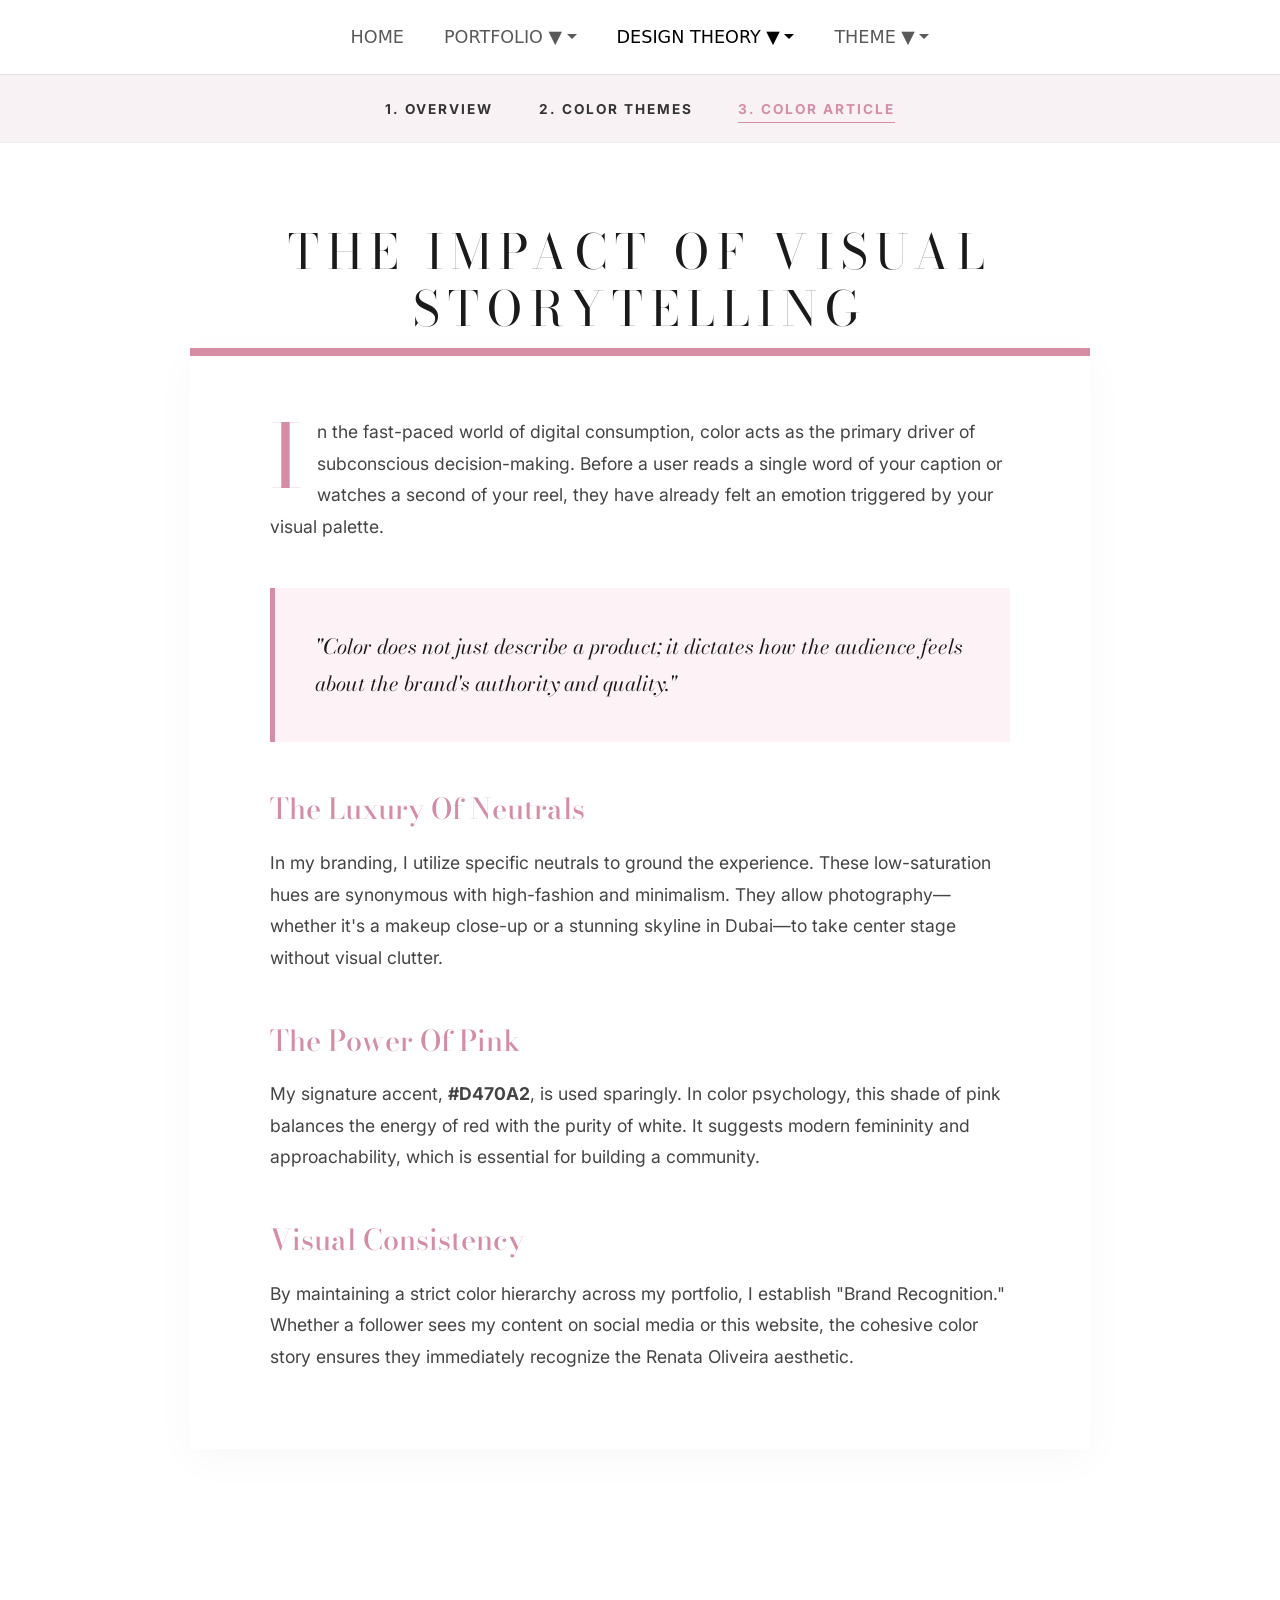
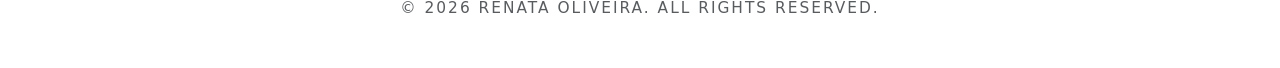
==== color-article.html @ 20b36168 "home" ====
<!DOCTYPE html>
<html lang="en">
<head>
    <meta charset="UTF-8">
    <meta name="viewport" content="width=device-width, initial-scale=1.0">
    <title>Renata Oliver | Psychology of Brand Color</title>
    <link href="https://fonts.googleapis.com/css2?family=Bodoni+Moda:ital,wght@0,400..900;1,400..900&family=Inter:wght@300;400;700&display=swap" rel="stylesheet">
    <link href="https://cdn.jsdelivr.net/npm/bootstrap@5.3.0/dist/css/bootstrap.min.css" rel="stylesheet">
    <link rel="stylesheet" href="style.css">
    
    <style>
        /* Sub-Nav Styling */
        .sub-nav { background-color: #f8f2f4; padding: 20px 0; border-bottom: 1px solid #eee; }
        .nav-link-sub { font-family: 'Inter', sans-serif; font-weight: 700; text-transform: uppercase; letter-spacing: 2px; color: #333; text-decoration: none; margin: 0 20px; font-size: 0.85rem; }
        .nav-link-sub.active { color: #d48da3; text-decoration: underline; text-underline-offset: 8px; }

        /* Article Header Scaling */
        .article-header {
            font-family: 'Bodoni Moda', serif;
            text-transform: uppercase;
            font-weight: 400;
            margin: 80px 0 40px;
            font-size: clamp(1.8rem, 4vw, 3rem); 
            letter-spacing: 8px; 
            text-align: center;
        }

        /* The Main Article Container */
        .article-body {
            background: white;
            padding: 60px 80px;
            box-shadow: 0 10px 40px rgba(0,0,0,0.03);
            border-top: 8px solid #d48da3;
            max-width: 900px;
            margin: -30px auto 100px; /* Overlaps the pink sub-nav */
            position: relative;
            z-index: 2;
            line-height: 1.8;
            font-family: 'Inter', sans-serif;
            color: #444;
        }

        /* Luxury Drop Cap */
        .drop-cap::first-letter {
            font-family: 'Bodoni Moda', serif;
            float: left;
            font-size: 5.5rem;
            line-height: 0.7;
            padding-top: 10px;
            padding-right: 15px;
            color: #d48da3;
        }

        /* Blockquote from your screenshot */
        .editorial-quote {
            background-color: #fdf2f6;
            border-left: 5px solid #d48da3;
            padding: 40px;
            margin: 45px 0;
            font-style: italic;
            font-family: 'Bodoni Moda', serif;
            font-size: 1.3rem;
            color: #1a1a1a;
        }

        .section-title {
            font-family: 'Bodoni Moda', serif;
            color: #d48da3;
            font-size: 1.8rem;
            margin-top: 50px;
            margin-bottom: 20px;
            text-transform: capitalize;
        }

        /* Dark Mode Support */
        body.dark-mode { background-color: #121212 !important; color: #fdfafb !important; }
        body.dark-mode .navbar, body.dark-mode .article-body { background-color: #1e1e1e !important; border-color: #333 !important; }
        body.dark-mode .editorial-quote { background-color: #251e21; color: #fdfafb; }
        body.dark-mode .article-body { color: #ccc; }
    </style>
</head>
<body class="font-medium">

    <nav class="navbar navbar-expand-lg navbar-light bg-white border-bottom py-3">
        <div class="container justify-content-center">
            <button class="navbar-toggler" type="button" data-bs-toggle="collapse" data-bs-target="#navbarNav">
                <span class="navbar-toggler-icon"></span>
            </button>
            <div class="collapse navbar-collapse" id="navbarNav">
                <ul class="navbar-nav mx-auto gap-lg-4 align-items-center">
                    <li class="nav-item"><a class="nav-link" href="index.html">HOME</a></li>
                    
                    <li class="nav-item dropdown">
                        <a class="nav-link dropdown-toggle" href="#" data-bs-toggle="dropdown">PORTFOLIO ▼</a>
                        <ul class="dropdown-menu border-0 shadow-sm">
                            <li><a class="dropdown-item" href="resume.html">Full Resume</a></li>
                            <li><a class="dropdown-item" href="digital-showcase.html">Digital Showcase</a></li>
                        </ul>
                    </li>

                    <li class="nav-item dropdown">
                        <a class="nav-link dropdown-toggle active" href="#" data-bs-toggle="dropdown">DESIGN THEORY ▼</a>
                        <ul class="dropdown-menu border-0 shadow-sm">
                            <li><a class="dropdown-item active" href="color-overview.html">Color Overview</a></li>
                            <li><a class="dropdown-item" href="typographyoverview.html">Typography</a></li>
                        </ul>
                    </li>

                    <li class="nav-item dropdown">
                        <a class="nav-link dropdown-toggle" href="#" id="themeDrop" data-bs-toggle="dropdown">THEME ▼</a>
                        <ul class="dropdown-menu border-0 shadow-sm text-center">
                            <li><button class="dropdown-item" onclick="applyTheme('light')">Light Mode</button></li>
                            <li><button class="dropdown-item" onclick="applyTheme('dark')">Dark Mode</button></li>
                            <li><hr class="dropdown-divider"></li>
                            <li><button class="dropdown-item" onclick="applySize('small')">Small</button></li>
                            <li><button class="dropdown-item" onclick="applySize('medium')">Medium</button></li>
                            <li><button class="dropdown-item" onclick="applySize('large')">Large</button></li>
                        </ul>
                    </li>
                </ul>
            </div>
        </div>
    </nav>

    <div class="sub-nav text-center">
        <a href="color-overview.html" class="nav-link-sub">1. OVERVIEW</a>
        <a href="color-themes.html" class="nav-link-sub">2. COLOR THEMES</a>
        <a href="color-article.html" class="nav-link-sub active">3. COLOR ARTICLE</a>
    </div>

    <div class="container">
        <h1 class="article-header">THE IMPACT OF VISUAL STORYTELLING</h1>

        <div class="article-body">
            <p class="drop-cap">
                In the fast-paced world of digital consumption, color acts as the primary driver of subconscious decision-making. Before a user reads a single word of your caption or watches a second of your reel, they have already felt an emotion triggered by your visual palette.
            </p>

            <div class="editorial-quote">
                "Color does not just describe a product; it dictates how the audience feels about the brand's authority and quality."
            </div>

            <h2 class="section-title">The Luxury of Neutrals</h2>
            <p>
                In my branding, I utilize specific neutrals to ground the experience. These low-saturation hues are synonymous with high-fashion and minimalism. They allow photography—whether it's a makeup close-up or a stunning skyline in Dubai—to take center stage without visual clutter.
            </p>

            <h2 class="section-title">The Power of Pink</h2>
            <p>
                My signature accent, <strong>#D470A2</strong>, is used sparingly. In color psychology, this shade of pink balances the energy of red with the purity of white. It suggests modern femininity and approachability, which is essential for building a community.
            </p>

            <h2 class="section-title">Visual Consistency</h2>
            <p>
                By maintaining a strict color hierarchy across my portfolio, I establish "Brand Recognition." Whether a follower sees my content on social media or this website, the cohesive color story ensures they immediately recognize the Renata Oliveira aesthetic.
            </p>
        </div>
    </div>

    <footer class="text-center py-5 text-muted small">
        © 2026 RENATA OLIVEIRA. ALL RIGHTS RESERVED.
    </footer>

    <script src="https://cdn.jsdelivr.net/npm/bootstrap@5.3.0/dist/js/bootstrap.bundle.min.js"></script>
    <script>
        function applyTheme(m) { m === 'dark' ? document.body.classList.add('dark-mode') : document.body.classList.remove('dark-mode'); }
        function applySize(s) { document.body.classList.remove('font-small', 'font-medium', 'font-large'); document.body.classList.add('font-' + s); }
    </script>
    <script>
    // 1. RUN IMMEDIATELY ON LOAD
    (function() {
        const savedMode = localStorage.getItem('themeMode');
        const savedSize = localStorage.getItem('fontSize');
        if (savedMode === 'dark') { document.body.classList.add('dark-mode'); }
        if (savedSize) { document.body.classList.add('font-' + savedSize); }
    })();

    // 2. THEME SWITCHER
    function applyTheme(m) {
        if (m === 'dark') {
            document.body.classList.add('dark-mode');
            localStorage.setItem('themeMode', 'dark');
        } else {
            document.body.classList.remove('dark-mode');
            localStorage.setItem('themeMode', 'light');
        }
    }

    // 3. FONT SIZE SWITCHER
    function applySize(s) {
        document.body.classList.remove('font-small', 'font-medium', 'font-large');
        document.body.classList.add('font-' + s);
        localStorage.setItem('fontSize', s);
    }
</script>
</body>
</html>
---- style.css ----
/* --- GLOBAL LUXURY BASE --- */
body {
    transition: background-color 0.4s ease, color 0.4s ease;
    background-color: #ffffff;
    color: #1a1a1a;
}

/* Luxury Typography */
.luxury-name {
    font-family: 'Bodoni Moda', serif;
    letter-spacing: 15px;
    font-weight: 400;
    color: #1a1a1a;
    text-transform: uppercase;
}

/* Accordion Styling to match Screenshot */
.accordion-item {
    border: none !important;
    background-color: #fdfafb; /* Very light pink/white background */
    border-left: 6px solid #d48da3 !important; /* The pink vertical line */
    transition: all 0.3s ease;
}

.accordion-button {
    background-color: #fdfafb !important;
    color: #1a1a1a !important;
    font-weight: 700;
    font-size: 0.9rem;
    letter-spacing: 2px;
    padding: 25px;
    border: none !important;
    box-shadow: none !important;
}

.accordion-button:not(.collapsed) {
    box-shadow: none;
}

/* Footer Tweak */
footer {
    letter-spacing: 2px;
    text-transform: uppercase;
    font-size: 0.7rem;
}

/* ============================================================
   THEME ENGINE: DARK MODE & FONT SCALING
   ============================================================ */

/* 1. DARK MODE OVERRIDES */
body.dark-mode {
    background-color: #121212 !important;
    color: #fdfafb !important;
}

/* Update Luxury Name in Dark Mode */
body.dark-mode .luxury-name {
    color: #fdfafb !important;
}

/* Update Accordion in Dark Mode */
body.dark-mode .accordion-item,
body.dark-mode .accordion-button {
    background-color: #1e1e1e !important;
    color: #fdfafb !important;
}

/* Update Navbar & Theory Boxes */
body.dark-mode .navbar,
body.dark-mode .theory-box,
body.dark-mode .article-container,
body.dark-mode .dropdown-menu {
    background-color: #1e1e1e !important;
    border-color: #333333 !important;
    color: #fdfafb !important;
}

/* Hover effects for Dark Mode dropdowns */
body.dark-mode .dropdown-item {
    color: #fdfafb !important;
}
body.dark-mode .dropdown-item:hover {
    background-color: #2d2d2d !important;
    color: #d48da3 !important;
}

/* 2. FONT SCALING LOGIC */
/* Small */
body.font-small { font-size: 0.85rem !important; }
body.font-small .luxury-name { font-size: 2.5rem !important; }

/* Medium (Standard) */
body.font-medium { font-size: 1.05rem !important; }

/* Large */
body.font-large { font-size: 1.3rem !important; }
body.font-large .luxury-name { 
    font-size: 4.5rem !important; 
    letter-spacing: 10px; /* Reducing spacing slightly for large font so it stays on one line */
}

/* --- THEME MENU HEADER (Matching Screenshot) --- */
.dropdown-header {
    color: #d48da3;
    font-weight: 700;
    text-transform: uppercase;
    letter-spacing: 2px;
    font-size: 0.75rem;
}
/* Button styling for the professional finish */
.btn-outline-dark {
    border: 1px solid #1a1a1a;
    transition: all 0.3s ease;
}

.btn-outline-dark:hover {
    background-color: #d48da3 !important; /* Brand Pink on hover */
    border-color: #d48da3 !important;
    color: white !important;
}

/* Caption refinement */
.showcase-caption {
    font-size: 0.85rem;
    color: #666;
    line-height: 1.8;
    text-align: justify;
}
/* --- Global Base --- */
body { transition: background-color 0.3s ease, color 0.3s ease; background-color: #fff; color: #1a1a1a; }
.luxury-name { font-family: 'Bodoni Moda', serif; letter-spacing: 15px; text-transform: uppercase; }

/* --- Dark Mode Overrides --- */
body.dark-mode { background-color: #121212 !important; color: #fdfafb !important; }
body.dark-mode .navbar, body.dark-mode .theory-box, body.dark-mode .article-body, body.dark-mode .dropdown-menu {
    background-color: #1e1e1e !important; border-color: #333 !important; color: #fdfafb !important;
}
body.dark-mode .nav-link, body.dark-mode .dropdown-item { color: #fdfafb !important; }
body.dark-mode .nav-link:hover { color: #d48da3 !important; }
body.dark-mode .sub-nav { background-color: #251e21 !important; }

/* --- Font Scaling --- */
body.font-small { font-size: 0.85rem !important; }
body.font-medium { font-size: 1.1rem !important; }
body.font-large { font-size: 1.4rem !important; }
body {
    transition: background-color 0.3s ease, color 0.3s ease;
    min-height: 100vh; /* Ensures the whole background stays dark */
}

/* Ensure the navbar matches the mode instantly */
body.dark-mode .navbar {
    background-color: #1e1e1e !important;
    border-color: #333 !important;
}
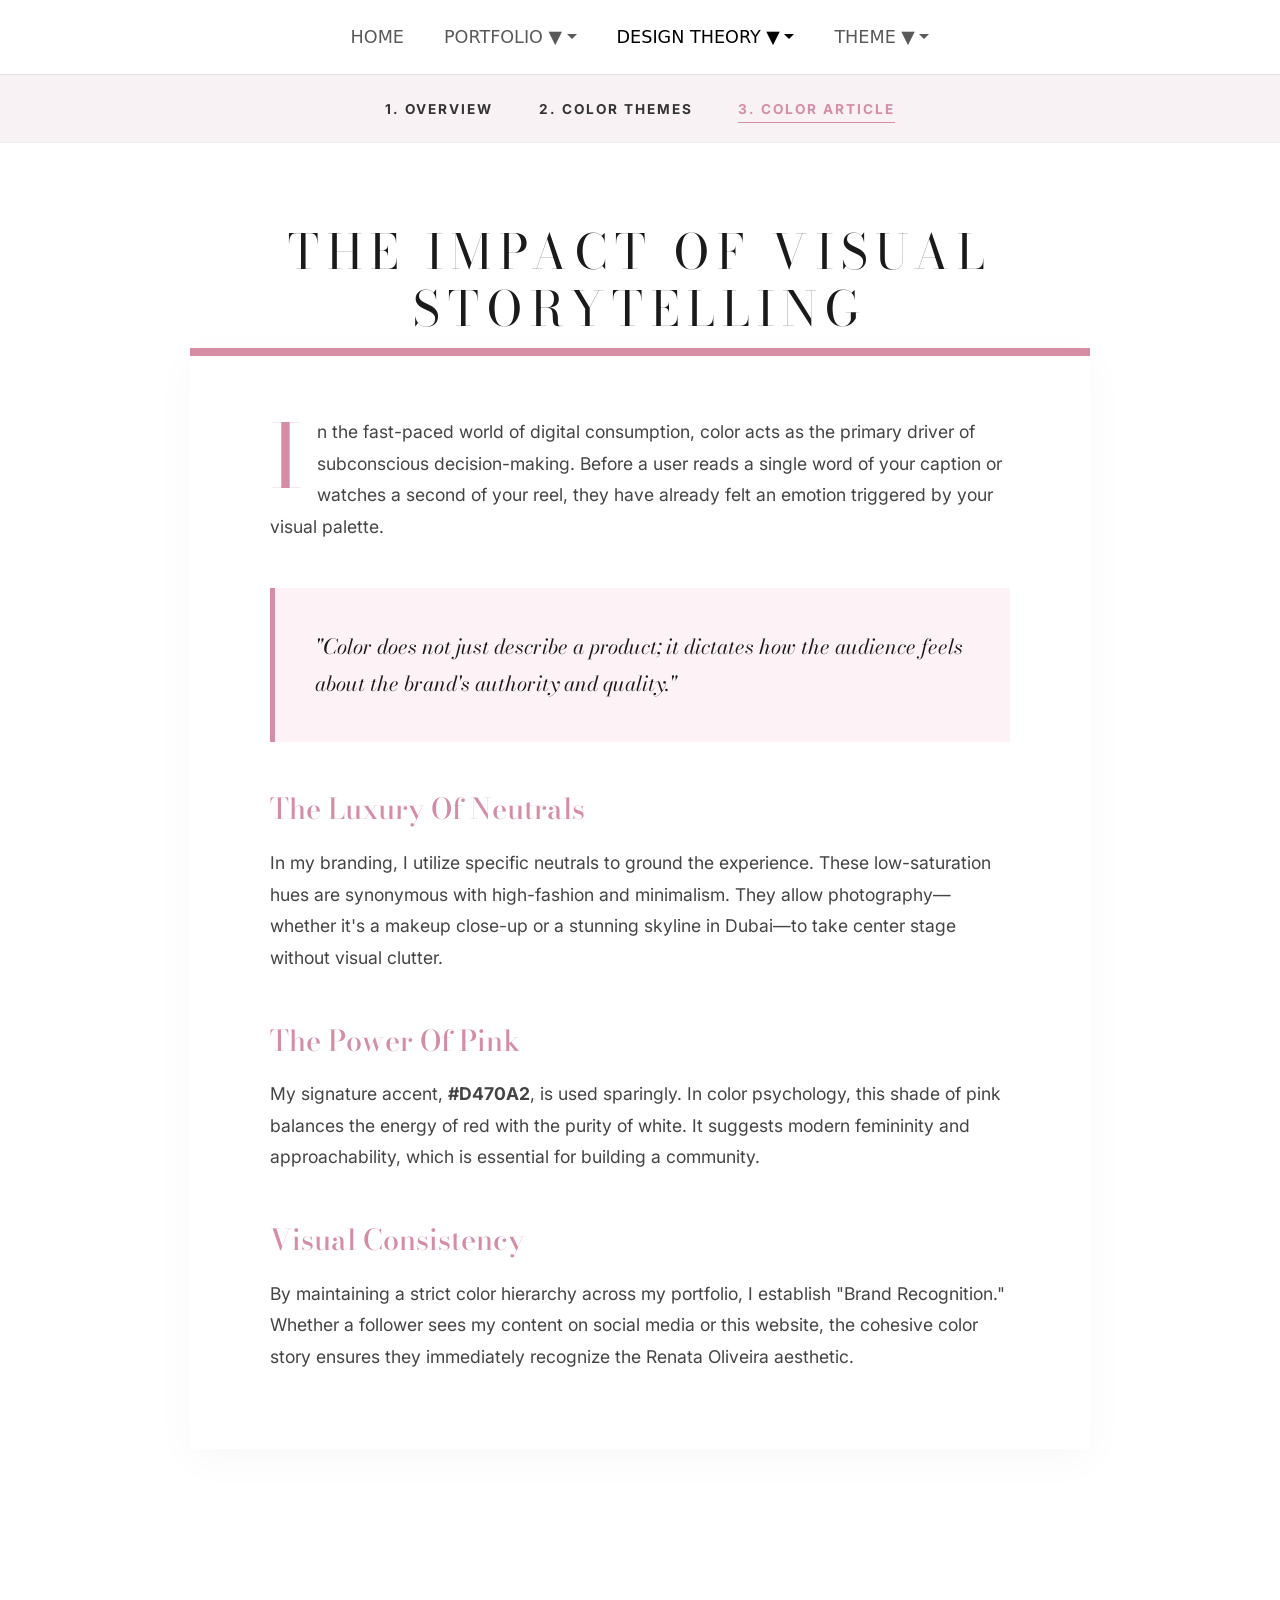
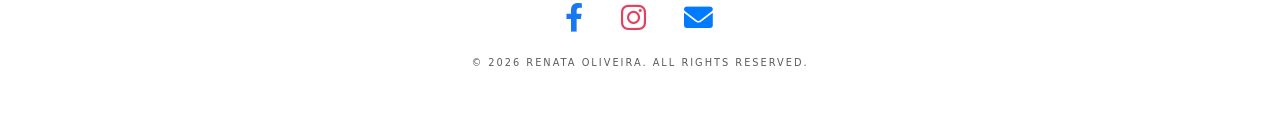
==== commit 5c6a7d1d: "home" ====
--- a/color-article.html
+++ b/color-article.html
@@ -6,6 +6,7 @@
     <title>Renata Oliver | Psychology of Brand Color</title>
     <link href="https://fonts.googleapis.com/css2?family=Bodoni+Moda:ital,wght@0,400..900;1,400..900&family=Inter:wght@300;400;700&display=swap" rel="stylesheet">
     <link href="https://cdn.jsdelivr.net/npm/bootstrap@5.3.0/dist/css/bootstrap.min.css" rel="stylesheet">
+    <link rel="stylesheet" href="https://cdnjs.cloudflare.com/ajax/libs/font-awesome/6.0.0/css/all.min.css">
     <link rel="stylesheet" href="style.css">
     
     <style>
@@ -32,7 +33,7 @@
             box-shadow: 0 10px 40px rgba(0,0,0,0.03);
             border-top: 8px solid #d48da3;
             max-width: 900px;
-            margin: -30px auto 100px; /* Overlaps the pink sub-nav */
+            margin: -30px auto 100px;
             position: relative;
             z-index: 2;
             line-height: 1.8;
@@ -51,7 +52,7 @@
             color: #d48da3;
         }
 
-        /* Blockquote from your screenshot */
+        /* Blockquote */
         .editorial-quote {
             background-color: #fdf2f6;
             border-left: 5px solid #d48da3;
@@ -72,11 +73,22 @@
             text-transform: capitalize;
         }
 
+        /* --- Social Icon Colors (Branded) --- */
+        .social-icons a { font-size: 1.8rem; margin: 0 15px; display: inline-block; transition: transform 0.3s; }
+        .social-icons a:hover { transform: scale(1.1); }
+        .fa-facebook-f { color: #1877F2; } 
+        .fa-instagram { color: #E4405F; }  
+        .fa-envelope { color: #007bff; }
+
         /* Dark Mode Support */
         body.dark-mode { background-color: #121212 !important; color: #fdfafb !important; }
-        body.dark-mode .navbar, body.dark-mode .article-body { background-color: #1e1e1e !important; border-color: #333 !important; }
+        body.dark-mode .navbar, body.dark-mode .article-body, body.dark-mode .dropdown-menu { background-color: #1e1e1e !important; border-color: #333 !important; }
         body.dark-mode .editorial-quote { background-color: #251e21; color: #fdfafb; }
         body.dark-mode .article-body { color: #ccc; }
+        body.dark-mode .nav-link, body.dark-mode .dropdown-item, body.dark-mode .nav-link-sub { color: #fdfafb !important; }
+        body.dark-mode .fa-facebook-f { color: #4c9aff; }
+        body.dark-mode .fa-instagram { color: #ff5d7b; }
+        body.dark-mode .fa-envelope { color: #4da3ff; }
     </style>
 </head>
 <body class="font-medium">
@@ -95,14 +107,19 @@
                         <ul class="dropdown-menu border-0 shadow-sm">
                             <li><a class="dropdown-item" href="resume.html">Full Resume</a></li>
                             <li><a class="dropdown-item" href="digital-showcase.html">Digital Showcase</a></li>
+                            <li><hr class="dropdown-divider"></li>
+                            <li><a class="dropdown-item" href="quiz-mine.html">Marketing Quiz</a></li>
                         </ul>
                     </li>
 
                     <li class="nav-item dropdown">
                         <a class="nav-link dropdown-toggle active" href="#" data-bs-toggle="dropdown">DESIGN THEORY ▼</a>
                         <ul class="dropdown-menu border-0 shadow-sm">
-                            <li><a class="dropdown-item active" href="color-overview.html">Color Overview</a></li>
-                            <li><a class="dropdown-item" href="typographyoverview.html">Typography</a></li>
+                            <li><a class="dropdown-item" href="color-overview.html">Color Overview</a></li>
+                            <li><a class="dropdown-item" href="color-themes.html">Color Themes</a></li>
+                            <li><a class="dropdown-item active" href="color-article.html">Color Article</a></li>
+                            <li><hr class="dropdown-divider"></li>
+                            <li><a class="dropdown-item" href="typographyoverview.html">Typography Overview</a></li>
                         </ul>
                     </li>
 
@@ -157,41 +174,39 @@
         </div>
     </div>
 
-    <footer class="text-center py-5 text-muted small">
-        © 2026 RENATA OLIVEIRA. ALL RIGHTS RESERVED.
+    <footer class="text-center py-5">
+        <div class="social-icons mb-3">
+            <a href="https://www.facebook.com/welovejetlag" target="_blank"><i class="fab fa-facebook-f"></i></a>
+            <a href="https://www.instagram.com/welovejetlag" target="_blank"><i class="fab fa-instagram"></i></a>
+            <a href="mailto:renatamartello@gmail.com"><i class="fas fa-envelope"></i></a>
+        </div>
+        <p class="text-muted small">© 2026 RENATA OLIVEIRA. ALL RIGHTS RESERVED.</p>
     </footer>
 
     <script src="https://cdn.jsdelivr.net/npm/bootstrap@5.3.0/dist/js/bootstrap.bundle.min.js"></script>
     <script>
-        function applyTheme(m) { m === 'dark' ? document.body.classList.add('dark-mode') : document.body.classList.remove('dark-mode'); }
-        function applySize(s) { document.body.classList.remove('font-small', 'font-medium', 'font-large'); document.body.classList.add('font-' + s); }
+        (function() {
+            const savedMode = localStorage.getItem('themeMode');
+            const savedSize = localStorage.getItem('fontSize');
+            if (savedMode === 'dark') { document.body.classList.add('dark-mode'); }
+            if (savedSize) { document.body.classList.add('font-' + savedSize); }
+        })();
+
+        function applyTheme(m) {
+            if (m === 'dark') {
+                document.body.classList.add('dark-mode');
+                localStorage.setItem('themeMode', 'dark');
+            } else {
+                document.body.classList.remove('dark-mode');
+                localStorage.setItem('themeMode', 'light');
+            }
+        }
+
+        function applySize(s) {
+            document.body.classList.remove('font-small', 'font-medium', 'font-large');
+            document.body.classList.add('font-' + s);
+            localStorage.setItem('fontSize', s);
+        }
     </script>
-    <script>
-    // 1. RUN IMMEDIATELY ON LOAD
-    (function() {
-        const savedMode = localStorage.getItem('themeMode');
-        const savedSize = localStorage.getItem('fontSize');
-        if (savedMode === 'dark') { document.body.classList.add('dark-mode'); }
-        if (savedSize) { document.body.classList.add('font-' + savedSize); }
-    })();
-
-    // 2. THEME SWITCHER
-    function applyTheme(m) {
-        if (m === 'dark') {
-            document.body.classList.add('dark-mode');
-            localStorage.setItem('themeMode', 'dark');
-        } else {
-            document.body.classList.remove('dark-mode');
-            localStorage.setItem('themeMode', 'light');
-        }
-    }
-
-    // 3. FONT SIZE SWITCHER
-    function applySize(s) {
-        document.body.classList.remove('font-small', 'font-medium', 'font-large');
-        document.body.classList.add('font-' + s);
-        localStorage.setItem('fontSize', s);
-    }
-</script>
 </body>
 </html>
